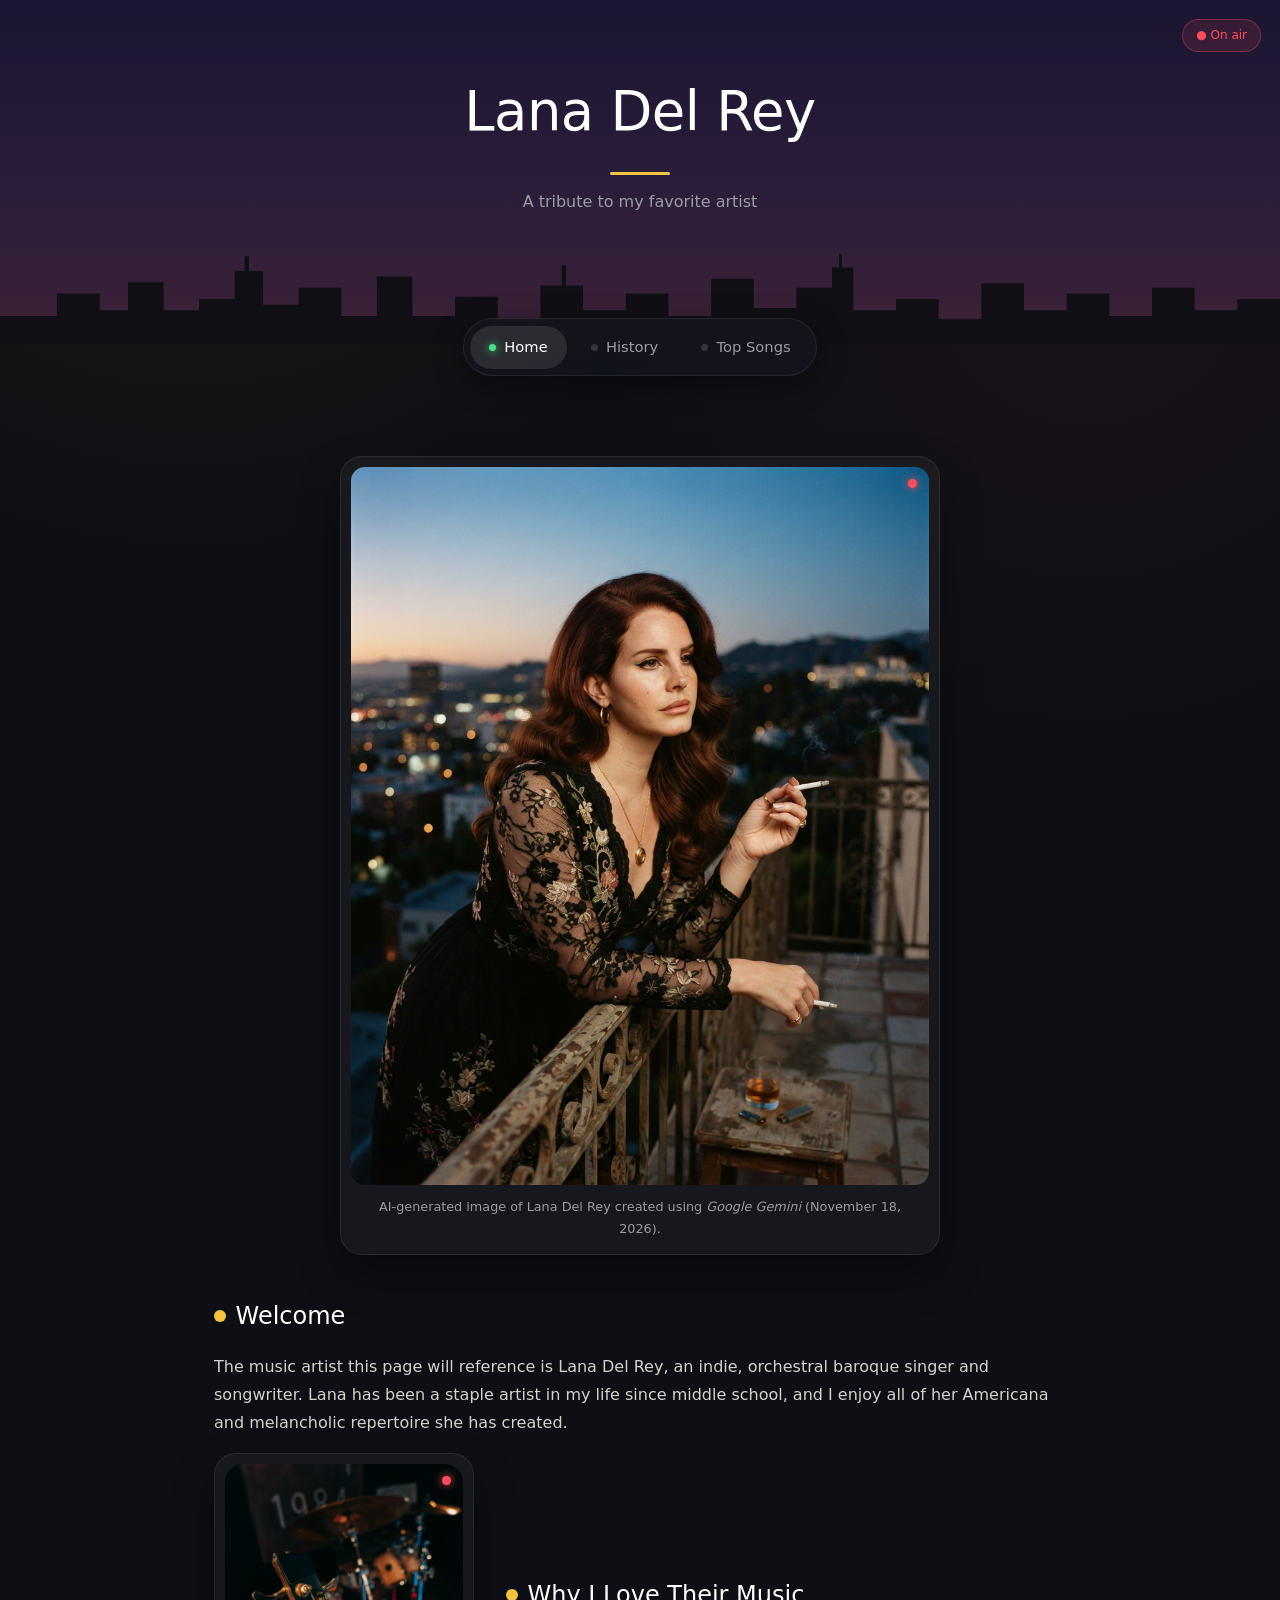
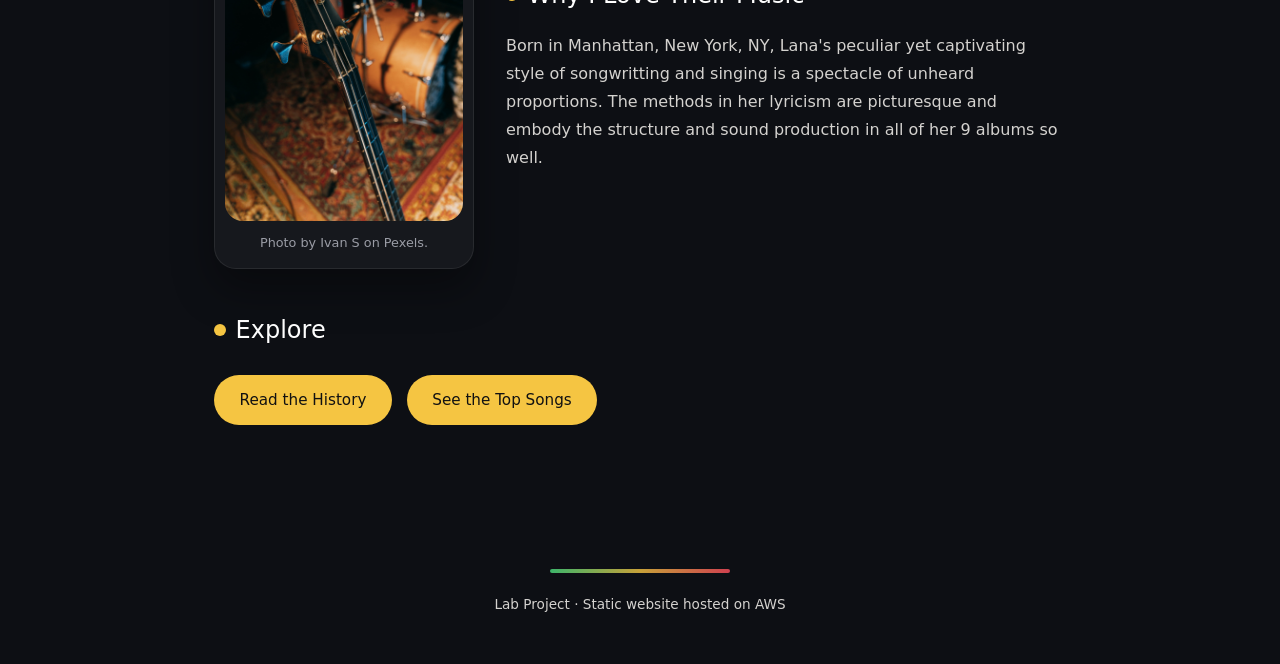
==== index.html @ 593c1130 "Add Lana Del Rey tribute website  - Add index.html home page with intro and links to history and son" ====
<!DOCTYPE html>
<html lang="en">

<head>
  <meta charset="UTF-8">
  <meta name="viewport" content="width=device-width, initial-scale=1.0">
  <title>My Favorite Music Artist</title>
  <link rel="stylesheet" href="style.css">
</head>

<body>

  <header>
    <h1>Lana Del Rey</h1>
    <p>A tribute to my favorite artist</p>
  </header>

  <nav>
    <a href="index.html" class="active">Home</a>
    <a href="history.html">History</a>
    <a href="songs.html">Top Songs</a>
  </nav>

  <main>
    <figure>
      <img src="Lana.jpg" alt="Portrait of Lana Del Rey standing on a balcony at twilight">
      <figcaption>
        AI-generated image of Lana Del Rey created using <cite>Google Gemini</cite> (November 18, 2026).
      </figcaption>
    </figure>

    <h2>Welcome</h2>
    <p>The music artist this page will reference is Lana Del Rey, an indie, orchestral baroque singer and songwriter.
      Lana has been a staple artist in my life since middle school, and I enjoy all of her Americana and melancholic
      repertoire she has created.
    </p>

    <div class="two-col">
      <figure>
        <img src="pexels-ivan-s.jpg" alt="Close-up of a bass guitar headstock with a drum set in a studio">
        <figcaption>Photo by Ivan S on Pexels.</figcaption>
      </figure>
      <div>
        <h2>Why I Love Their Music</h2>
        <p> Born in Manhattan, New York, NY, Lana's peculiar yet captivating style of songwritting and singing is a
          spectacle of unheard
          proportions. The methods in her lyricism are picturesque and embody the structure and sound production in all
          of her 9 albums so well.
        </p>
      </div>
    </div>

    <h2>Explore</h2>
    <p>
      <a href="history.html" class="button">Read the History</a>
      <a href="songs.html" class="button">See the Top Songs</a>
    </p>
  </main>

  <footer>
    <p>Lab Project &middot; Static website hosted on AWS</p>
  </footer>

</body>

</html>
---- style.css ----
/* ============================================
   MODERN NYC STUDIO THEME
   ============================================ */

* { box-sizing: border-box; margin: 0; padding: 0; }

:root {
  --bg: #0d0f14;
  --surface: rgba(255, 255, 255, 0.04);
  --border: rgba(255, 255, 255, 0.08);
  --text: #e8e6e3;
  --muted: #9a9ca5;
  --taxi: #f5c542;
  --onair: #ff4d5e;
  --vu: #4ade80;
  --radius: 18px;
}

body {
  font-family: system-ui, -apple-system, "Segoe UI", "Helvetica Neue", Arial, sans-serif;
  font-weight: 400;
  color: var(--text);
  line-height: 1.75;
  background:
    radial-gradient(circle at 15% 0%, rgba(245, 197, 66, 0.08), transparent 40%),
    radial-gradient(circle at 85% 30%, rgba(255, 77, 94, 0.06), transparent 40%),
    var(--bg);
  background-attachment: fixed;
}

/* ---------- HEADER: night sky + skyline ---------- */
header {
  position: relative;
  text-align: center;
  padding: 4rem 1.5rem 7rem;
  background: linear-gradient(180deg, #1a1530 0%, #2b1d3a 55%, #3d2236 100%);
  overflow: hidden;
}

/* soft skyline silhouette */
header::after {
  content: "";
  position: absolute;
  left: 0; right: 0; bottom: 0;
  height: 90px;
  background: url("data:image/svg+xml;utf8,<svg xmlns='http://www.w3.org/2000/svg' viewBox='0 0 900 80' preserveAspectRatio='none'><path fill='%230d0f14' d='M0 [base64]'/></svg>") no-repeat bottom / 100% 100%;
  opacity: 0.95;
}

/* small "On air" pill */
header::before {
  content: "● On air";
  position: absolute;
  top: 1.2rem; right: 1.2rem;
  font-size: 0.75rem;
  font-weight: 500;
  color: var(--onair);
  padding: 0.3rem 0.8rem;
  border-radius: 999px;
  background: rgba(255, 77, 94, 0.12);
  border: 1px solid rgba(255, 77, 94, 0.35);
  animation: pulse 2.5s ease-in-out infinite;
}

@keyframes pulse {
  0%, 100% { opacity: 1; }
  50% { opacity: 0.5; }
}

header h1 {
  position: relative;
  z-index: 1;
  font-size: clamp(2.2rem, 5vw, 3.4rem);
  font-weight: 300;
  letter-spacing: -0.5px;
  color: #fff;
}

header h1::after {           /* thin taxi-yellow accent line */
  content: "";
  display: block;
  width: 60px; height: 3px;
  margin: 0.8rem auto 0;
  border-radius: 3px;
  background: var(--taxi);
}

header p {
  position: relative;
  z-index: 1;
  margin-top: 0.8rem;
  color: var(--muted);
  font-weight: 300;
}

/* ---------- NAV: floating glass bar with LED dots ---------- */
nav {
  position: sticky;
  top: 1rem;
  z-index: 10;
  width: fit-content;
  margin: -1.6rem auto 0;
  padding: 0.4rem;
  display: flex;
  gap: 0.3rem;
  background: rgba(20, 22, 30, 0.7);
  backdrop-filter: blur(12px);
  -webkit-backdrop-filter: blur(12px);
  border: 1px solid var(--border);
  border-radius: 999px;
  box-shadow: 0 8px 30px rgba(0, 0, 0, 0.4);
}

nav a {
  display: flex;
  align-items: center;
  gap: 0.5rem;
  padding: 0.55rem 1.2rem;
  font-size: 0.92rem;
  color: var(--muted);
  text-decoration: none;
  border-radius: 999px;
  transition: background 0.25s, color 0.25s;
}

nav a::before {               /* LED indicator */
  content: "";
  width: 7px; height: 7px;
  border-radius: 50%;
  background: rgba(255, 255, 255, 0.15);
  transition: all 0.25s;
}

nav a:hover { color: #fff; background: rgba(255, 255, 255, 0.06); }
nav a:hover::before { background: var(--taxi); }

nav a.active { color: #fff; background: rgba(255, 255, 255, 0.1); }
nav a.active::before { background: var(--vu); box-shadow: 0 0 8px var(--vu); }

/* ---------- MAIN ---------- */
main { max-width: 900px; margin: 0 auto; padding: 3rem 1.5rem; }

h2 {
  display: flex;
  align-items: center;
  gap: 0.6rem;
  margin: 2.5rem 0 1rem;
  font-size: 1.5rem;
  font-weight: 500;
  color: #fff;
}

h2::before {                  /* subway-line style dot */
  content: "";
  width: 12px; height: 12px;
  border-radius: 50%;
  background: var(--taxi);
  flex-shrink: 0;
}

p { margin-bottom: 1rem; color: #d4d2cf; }

img { max-width: 100%; height: auto; }

.hero { width: 100%; border-radius: var(--radius); margin-bottom: 1.5rem; }

.two-col { display: flex; gap: 2rem; align-items: center; flex-wrap: wrap; }
.two-col img { flex: 0 0 260px; border-radius: var(--radius); }
.two-col div { flex: 1; min-width: 250px; }

/* ---------- BUTTONS ---------- */
.button {
  display: inline-block;
  margin: 0.5rem 0.6rem 0 0;
  padding: 0.75rem 1.6rem;
  font-weight: 500;
  font-size: 0.95rem;
  color: #111;
  background: var(--taxi);
  text-decoration: none;
  border-radius: 999px;
  transition: transform 0.2s, box-shadow 0.2s;
}
.button:hover {
  transform: translateY(-2px);
  box-shadow: 0 8px 20px rgba(245, 197, 66, 0.3);
}

/* ---------- TIMELINE: soft tape track ---------- */
.timeline {
  list-style: none;
  padding-left: 1.8rem;
  border-left: 2px solid rgba(255, 255, 255, 0.1);
}
.timeline li {
  position: relative;
  margin-bottom: 1.2rem;
  padding: 0.9rem 1.2rem;
  background: var(--surface);
  border: 1px solid var(--border);
  border-radius: 14px;
}
.timeline li::before {
  content: "";
  position: absolute;
  left: -2.35rem; top: 1.3rem;
  width: 12px; height: 12px;
  border-radius: 50%;
  background: var(--onair);
  box-shadow: 0 0 0 4px var(--bg), 0 0 10px var(--onair);
}
.timeline strong { color: var(--taxi); font-weight: 600; margin-right: 0.3rem; }

/* ---------- TABLE: clean track list ---------- */
table {
  width: 100%;
  margin-top: 1rem;
  border-collapse: separate;
  border-spacing: 0;
  background: var(--surface);
  border: 1px solid var(--border);
  border-radius: var(--radius);
  overflow: hidden;
}
th {
  padding: 1rem;
  text-align: left;
  font-size: 0.85rem;
  font-weight: 500;
  color: var(--muted);
  border-bottom: 1px solid var(--border);
}
td { padding: 0.9rem 1rem; border-bottom: 1px solid var(--border); }
tr:last-child td { border-bottom: none; }
tr:hover td { background: rgba(255, 255, 255, 0.04); }
td:first-child { color: var(--vu); font-weight: 600; width: 50px; }

/* ---------- IMAGE FRAMES: sleek studio monitor ---------- */
figure {
  position: relative;
  max-width: 600px;
  margin: 2rem auto;
  padding: 10px;
  background: var(--surface);
  border: 1px solid var(--border);
  border-radius: 22px;
  box-shadow: 0 20px 40px rgba(0, 0, 0, 0.35);
  transition: transform 0.35s ease, box-shadow 0.35s ease;
}

figure::before {              /* small rec dot */
  content: "";
  position: absolute;
  top: 22px; right: 22px;
  z-index: 2;
  width: 9px; height: 9px;
  border-radius: 50%;
  background: var(--onair);
  box-shadow: 0 0 8px var(--onair);
  animation: pulse 1.8s ease-in-out infinite;
}

figure:hover {
  transform: translateY(-4px);
  box-shadow: 0 26px 50px rgba(0, 0, 0, 0.45);
}

figure img {
  display: block;
  width: 100%;
  height: auto;
  border-radius: 14px;
}

figcaption {
  margin-top: 0.7rem;
  padding: 0 0.4rem 0.2rem;
  text-align: center;
  font-size: 0.8rem;
  color: var(--muted);
}

figure.small { max-width: 350px; }
.two-col figure { flex: 0 0 260px; margin: 0; }

/* ---------- FOOTER: soft VU meter glow ---------- */
footer {
  position: relative;
  margin-top: 3rem;
  padding: 2rem 1rem;
  text-align: center;
  font-size: 0.85rem;
  color: var(--muted);
}

footer::before {
  content: "";
  display: block;
  width: 180px; height: 4px;
  margin: 0 auto 1.2rem;
  border-radius: 4px;
  background: linear-gradient(90deg, var(--vu), var(--taxi), var(--onair));
  opacity: 0.8;
}
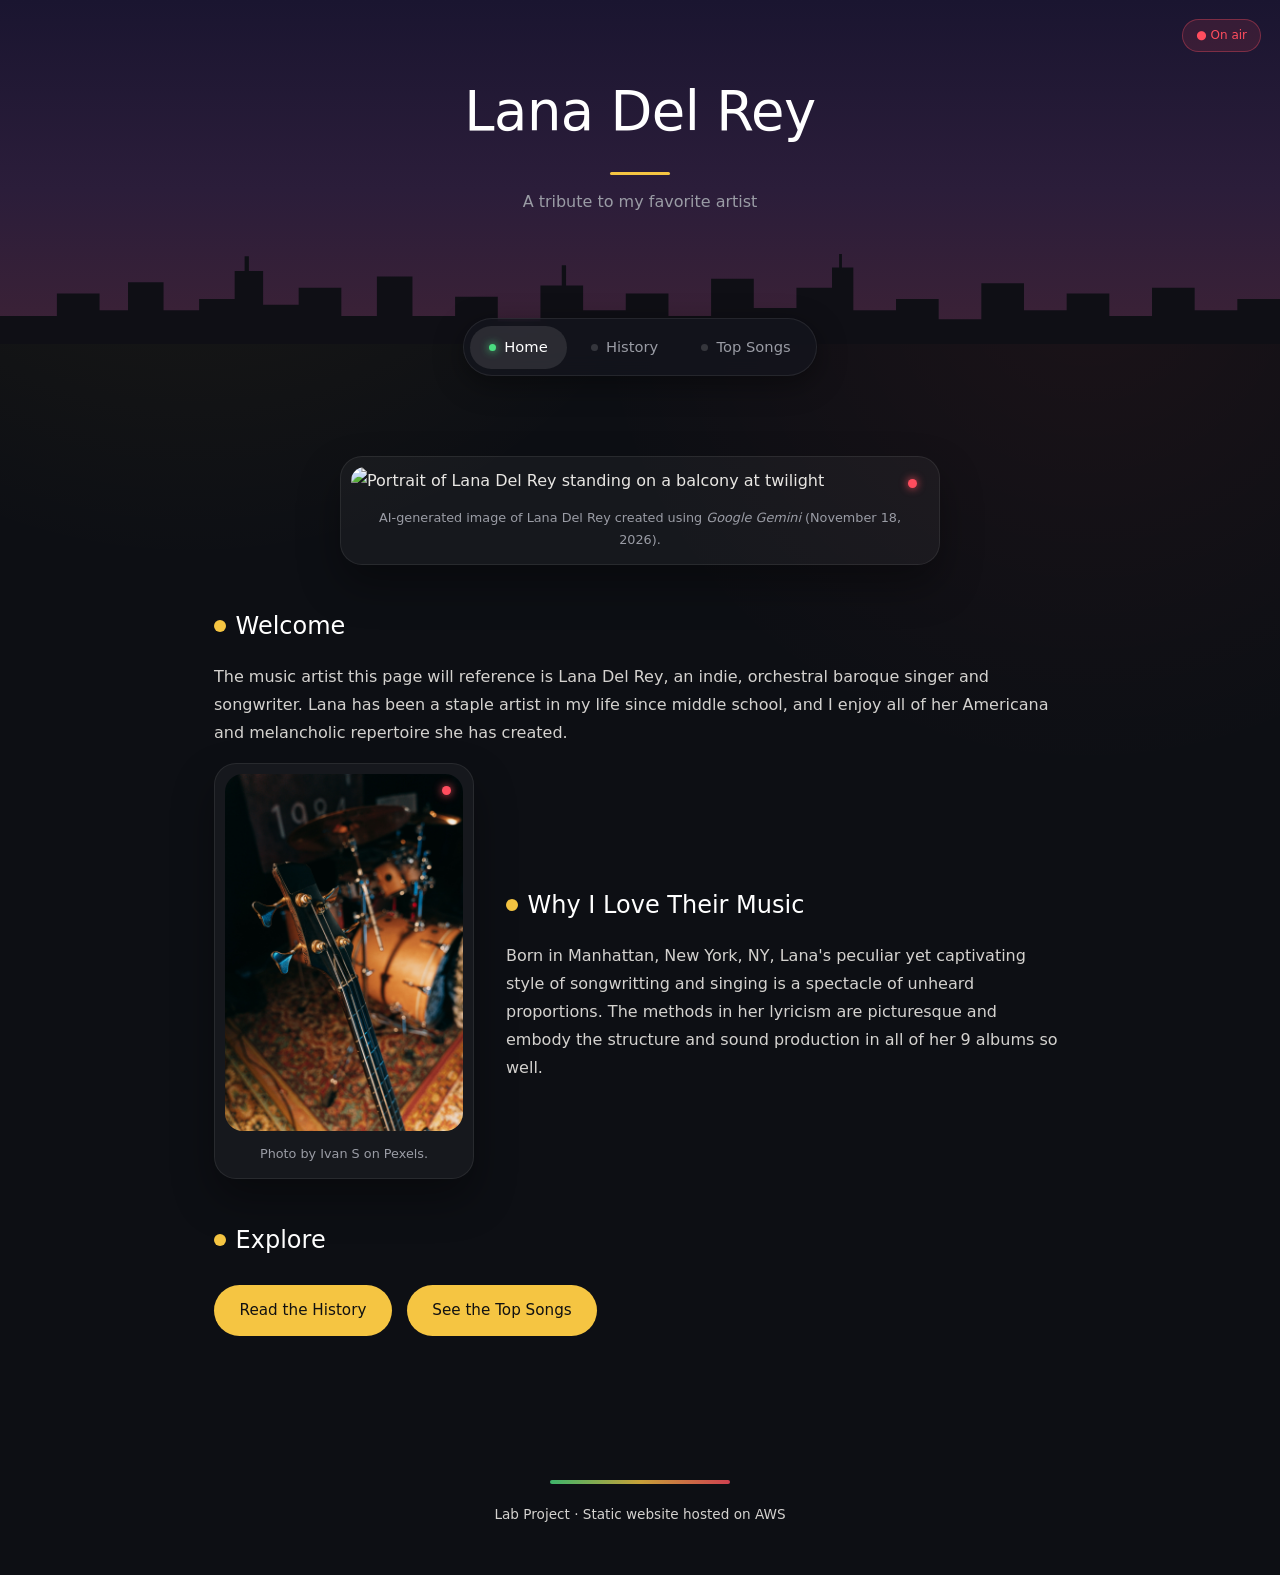
==== commit 184bf402: "Update index.html" ====
--- a/index.html
+++ b/index.html
@@ -23,7 +23,7 @@
 
   <main>
     <figure>
-      <img src="Lana.jpg" alt="Portrait of Lana Del Rey standing on a balcony at twilight">
+      <img src="lana.jpg" alt="Portrait of Lana Del Rey standing on a balcony at twilight">
       <figcaption>
         AI-generated image of Lana Del Rey created using <cite>Google Gemini</cite> (November 18, 2026).
       </figcaption>
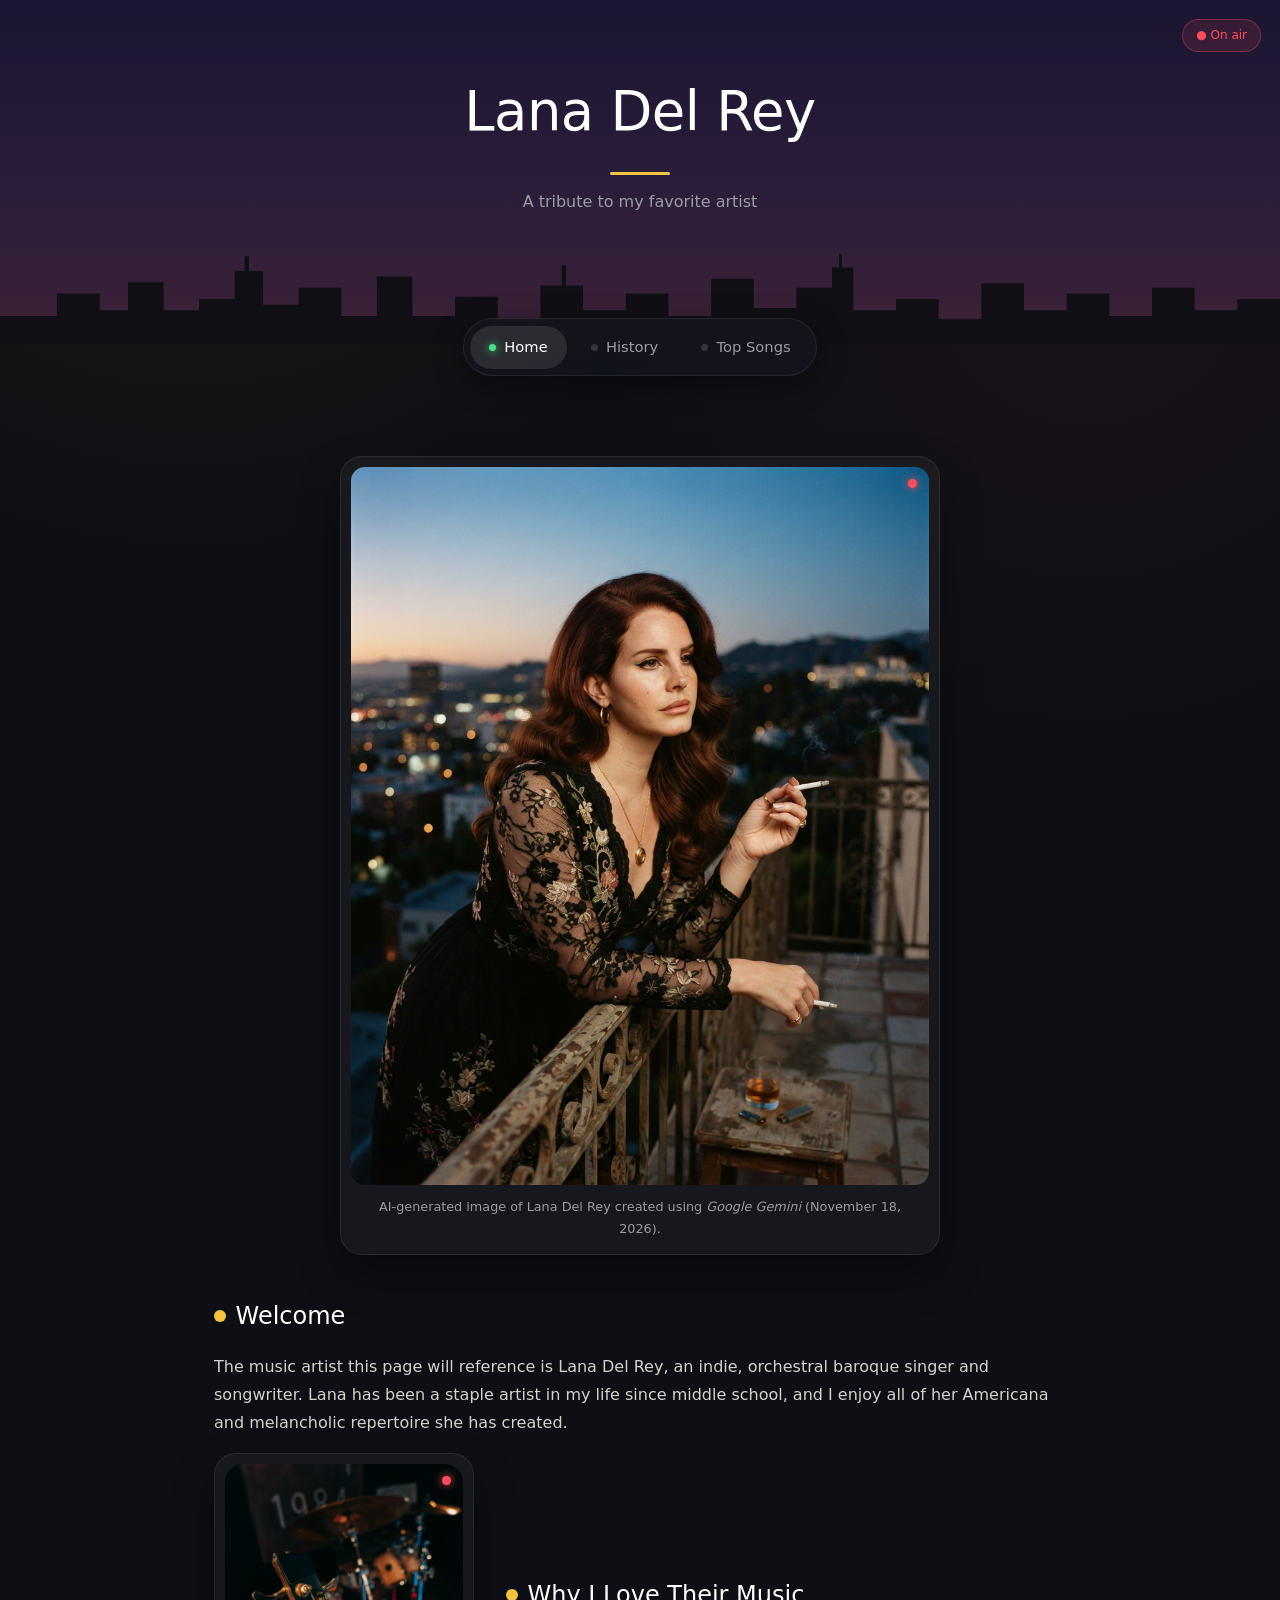
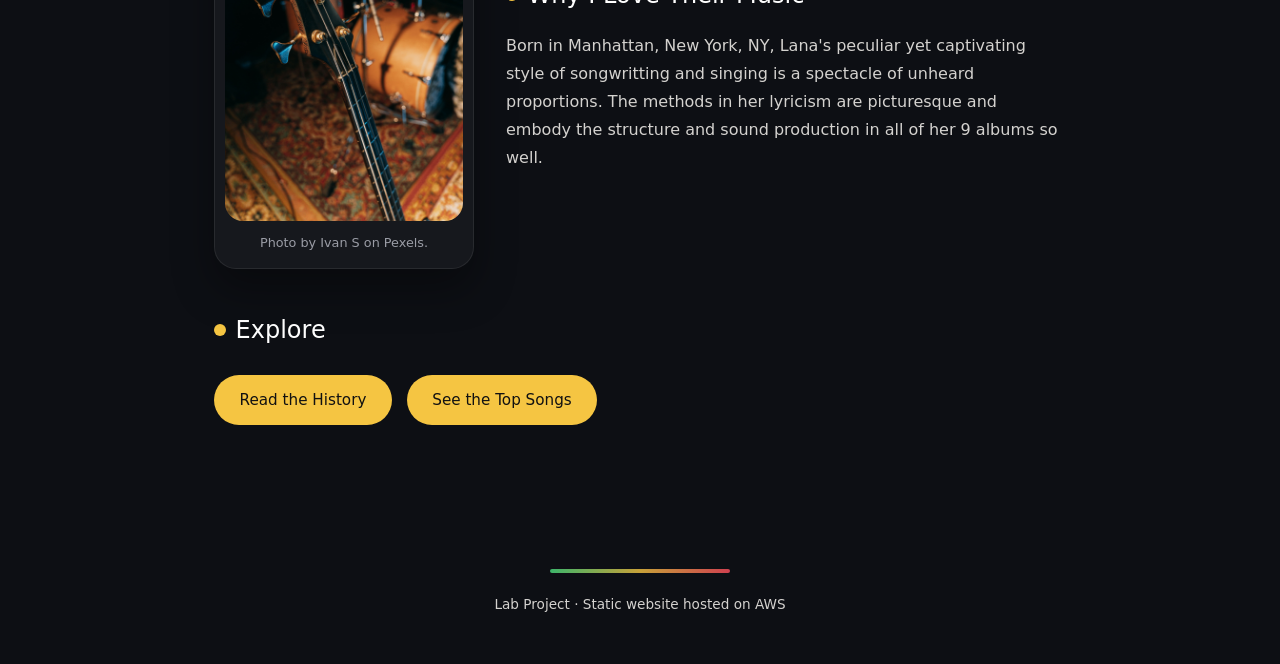
==== commit d95e5ed8: "updated image capitalization" ====
--- a/index.html
+++ b/index.html
@@ -23,7 +23,7 @@
 
   <main>
     <figure>
-      <img src="lana.jpg" alt="Portrait of Lana Del Rey standing on a balcony at twilight">
+      <img src="Lana.jpg" alt="Portrait of Lana Del Rey standing on a balcony at twilight">
       <figcaption>
         AI-generated image of Lana Del Rey created using <cite>Google Gemini</cite> (November 18, 2026).
       </figcaption>
